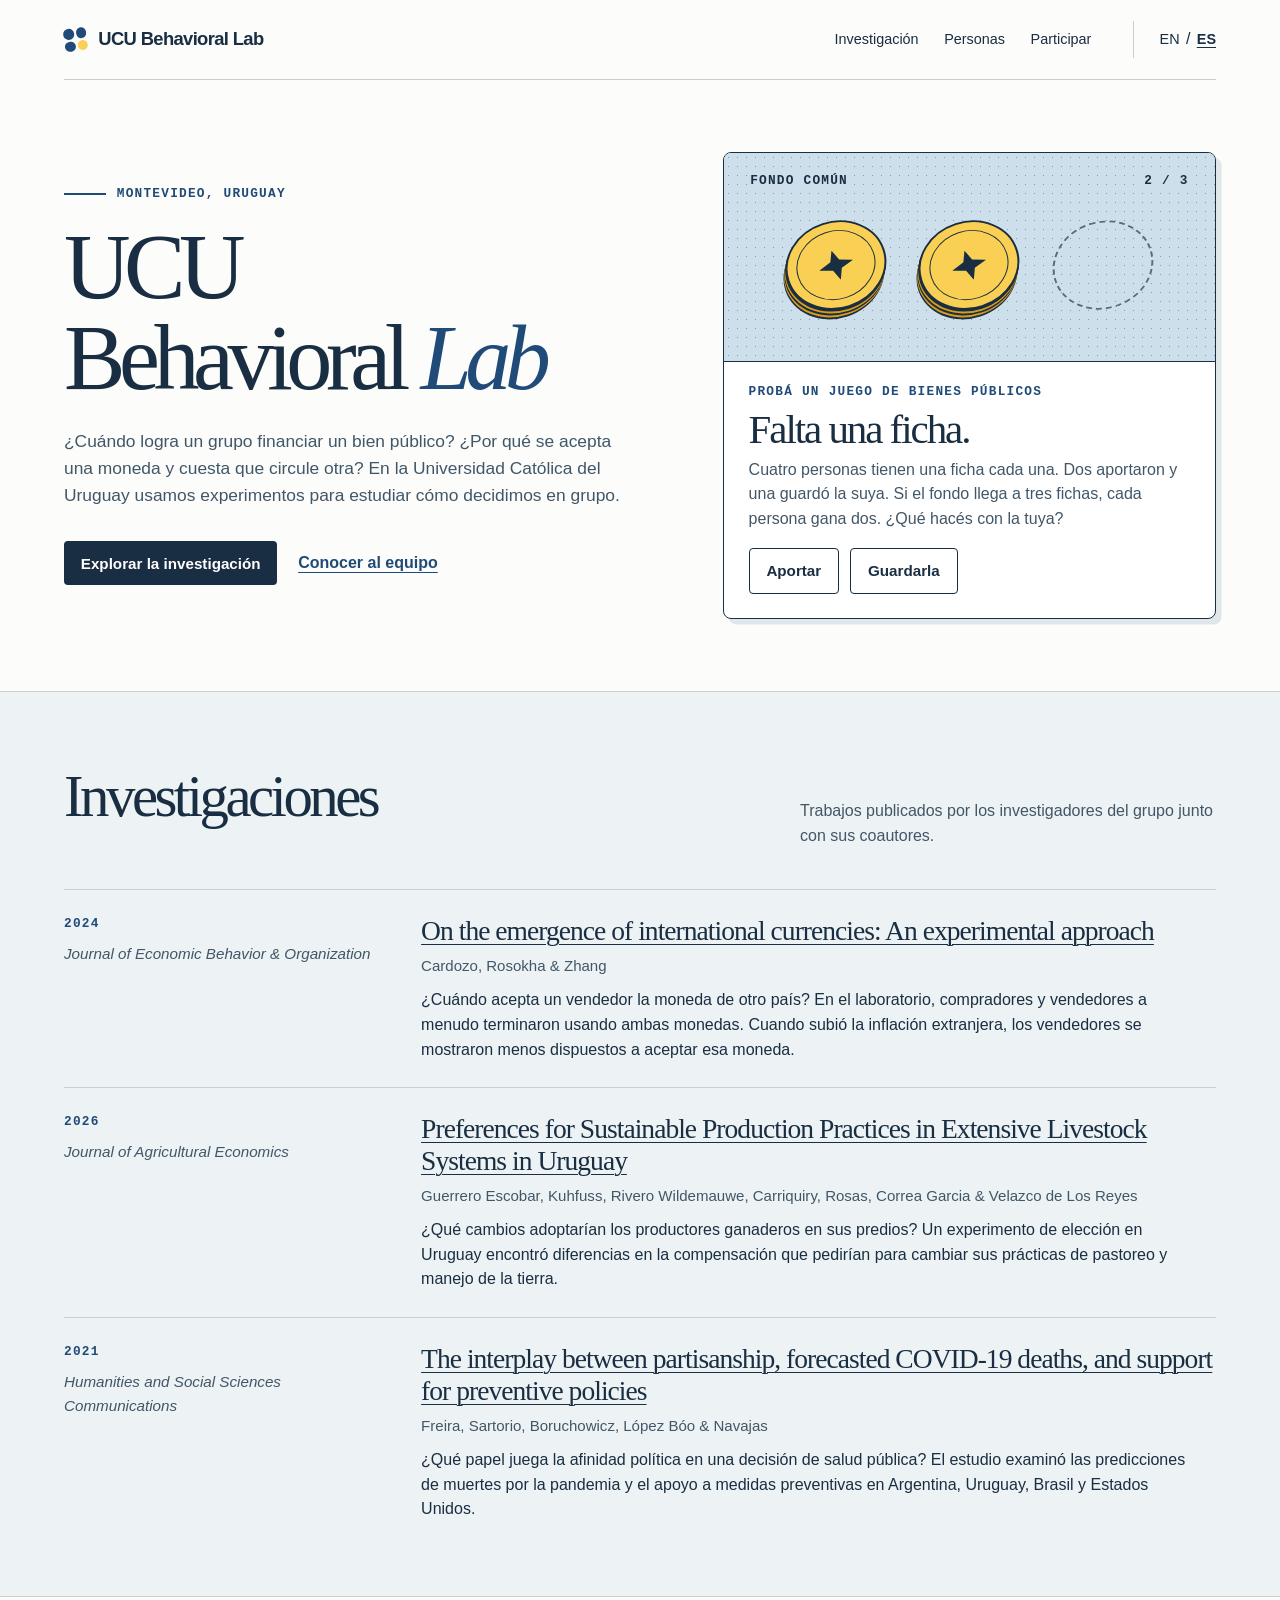
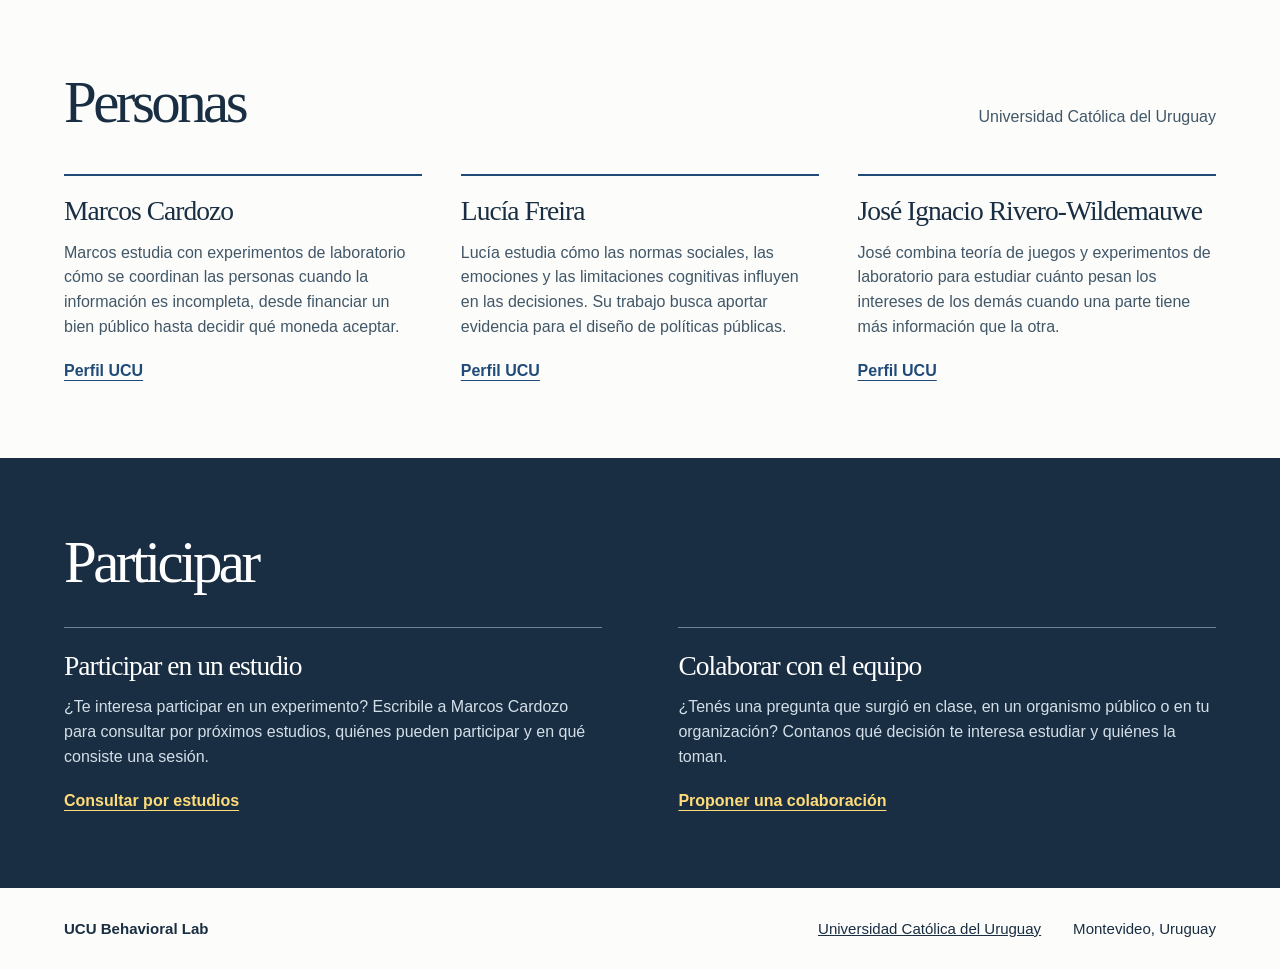
==== es.html @ 9316d9d6 "Launch bilingual UCU Behavioral Lab website" ====
<!doctype html>
<html lang="es">
<head>
  <meta charset="utf-8">
  <meta name="viewport" content="width=device-width, initial-scale=1">
  <title>UCU Behavioral Lab · Economía del comportamiento y experimental</title>
  <meta name="description" content="Conocé la investigación en economía del comportamiento y experimental en la Universidad Católica del Uruguay. Explorá trabajos y probá un juego de bienes públicos.">
  <link rel="stylesheet" href="./lab.css">
  <link rel="alternate" hreflang="en" href="./index.html">
  <link rel="alternate" hreflang="es" href="./es.html">
  <script defer src="./game.js"></script>
</head>
<body>
  <a class="skip" href="#main">Saltar al contenido</a>
  <header class="wrap mast">
    <a class="brand" href="#main"><span class="mark" aria-hidden="true"><i></i><i></i><i></i><i></i></span>UCU Behavioral Lab</a>
    <nav aria-label="Secciones"><a href="#research">Investigación</a>
          <a href="#people">Personas</a>
          <a href="#contact">Participar</a></nav>
    <div class="langs" aria-label="Idioma"><a href="./index.html" lang="en" hreflang="en" aria-label="English" >EN</a><span>/</span><a href="./es.html" lang="es" hreflang="es" aria-label="Español" aria-current="page">ES</a></div>
  </header>
  <main id="main">
    <div class="wrap hero">
      <div class="intro">
        <p class="eyebrow"><span class="rule"></span>Montevideo, Uruguay</p>
        <h1>UCU <br>Behavioral <em>Lab</em></h1>
        <p class="lead">¿Cuándo logra un grupo financiar un bien público? ¿Por qué se acepta una moneda y cuesta que circule otra? En la Universidad Católica del Uruguay usamos experimentos para estudiar cómo decidimos en grupo.</p>
        <div class="actions"><a class="action" href="#research">Explorar la investigación</a><a class="textlink" href="#people">Conocer al equipo</a></div>
      </div>
      <section class="demo" aria-labelledby="demo-title">
        <div class="game-art" aria-hidden="true">
          <div class="art-top"><span>Fondo común</span><span id="meter">2 / 3</span></div>
          <div class="slots"><i class="token"></i><i class="token"></i><i id="last-slot" class="slot"></i></div>
        </div>
        <div class="game-copy">
          <p class="eyebrow">Probá un juego de bienes públicos</p>
          <h2 id="demo-title">Falta una ficha.</h2>
          <p>Cuatro personas tienen una ficha cada una. Dos aportaron y una guardó la suya. Si el fondo llega a tres fichas, cada persona gana dos. ¿Qué hacés con la tuya?</p>
          <div class="choices" hidden><button type="button" data-choice="give" aria-pressed="false">Aportar</button><button type="button" data-choice="keep" aria-pressed="false">Guardarla</button></div>
          <p id="result" role="status" data-give="El proyecto se financia. Terminás con dos fichas, al igual que las otras personas que aportaron. Quien guardó su ficha termina con tres." data-keep="El fondo queda corto. Vos y la otra persona que guardó su ficha terminan con una cada uno. Quienes aportaron terminan con cero."></p>
          <noscript><p>Si aportás, terminás con dos fichas. Si guardás la tuya, terminás con una.</p></noscript>
        </div>
      </section>
    </div>
    <section class="band" id="research"><div class="wrap section">
      <header class="section-head"><h2>Investigaciones</h2><p>Trabajos publicados por los investigadores del grupo junto con sus coautores.</p></header>
      <div class="papers">
        <article class="paper">
          <div class="citation"><span class="year">2024</span><cite>Journal of Economic Behavior &amp; Organization</cite></div>
          <div><h3 lang="en"><a href="https://doi.org/10.1016/j.jebo.2024.106744">On the emergence of international currencies: An experimental approach</a></h3><p class="authors">Cardozo, Rosokha &amp; Zhang</p><p>¿Cuándo acepta un vendedor la moneda de otro país? En el laboratorio, compradores y vendedores a menudo terminaron usando ambas monedas. Cuando subió la inflación extranjera, los vendedores se mostraron menos dispuestos a aceptar esa moneda.</p></div>
        </article>
        <article class="paper">
          <div class="citation"><span class="year">2026</span><cite>Journal of Agricultural Economics</cite></div>
          <div><h3 lang="en"><a href="https://doi.org/10.1111/1477-9552.70045">Preferences for Sustainable Production Practices in Extensive Livestock Systems in Uruguay</a></h3><p class="authors">Guerrero Escobar, Kuhfuss, Rivero Wildemauwe, Carriquiry, Rosas, Correa Garcia &amp; Velazco de Los Reyes</p><p>¿Qué cambios adoptarían los productores ganaderos en sus predios? Un experimento de elección en Uruguay encontró diferencias en la compensación que pedirían para cambiar sus prácticas de pastoreo y manejo de la tierra.</p></div>
        </article>
        <article class="paper">
          <div class="citation"><span class="year">2021</span><cite>Humanities and Social Sciences Communications</cite></div>
          <div><h3 lang="en"><a href="https://doi.org/10.1057/s41599-021-00870-2">The interplay between partisanship, forecasted COVID-19 deaths, and support for preventive policies</a></h3><p class="authors">Freira, Sartorio, Boruchowicz, López Bóo &amp; Navajas</p><p>¿Qué papel juega la afinidad política en una decisión de salud pública? El estudio examinó las predicciones de muertes por la pandemia y el apoyo a medidas preventivas en Argentina, Uruguay, Brasil y Estados Unidos.</p></div>
        </article>
      </div>
    </div></section>
    <section id="people" class="wrap section">
      <header class="section-head"><h2>Personas</h2><p>Universidad Católica del Uruguay</p></header>
      <div class="people">
        <article><h3>Marcos Cardozo</h3><p>Marcos estudia con experimentos de laboratorio cómo se coordinan las personas cuando la información es incompleta, desde financiar un bien público hasta decidir qué moneda aceptar.</p><a class="textlink" href="https://investigadores.ucu.edu.uy/es/persons/marcos-cardozo-salazar/" aria-label="Perfil UCU de Marcos Cardozo">Perfil UCU</a></article>
        <article><h3>Lucía Freira</h3><p>Lucía estudia cómo las normas sociales, las emociones y las limitaciones cognitivas influyen en las decisiones. Su trabajo busca aportar evidencia para el diseño de políticas públicas.</p><a class="textlink" href="https://investigadores.ucu.edu.uy/es/persons/luc%C3%ADa-freira-polleri/" aria-label="Perfil UCU de Lucía Freira">Perfil UCU</a></article>
        <article><h3>José Ignacio Rivero-Wildemauwe</h3><p>José combina teoría de juegos y experimentos de laboratorio para estudiar cuánto pesan los intereses de los demás cuando una parte tiene más información que la otra.</p><a class="textlink" href="https://investigadores.ucu.edu.uy/es/persons/jos%C3%A9-ignacio-rivero-wildemauwe/" aria-label="Perfil UCU de José Ignacio Rivero-Wildemauwe">Perfil UCU</a></article>
      </div>
    </section>
    <section class="contact" id="contact"><div class="wrap section">
      <h2>Participar</h2>
      <div class="inquiries"><article><h3>Participar en un estudio</h3><p>¿Te interesa participar en un experimento? Escribile a Marcos Cardozo para consultar por próximos estudios, quiénes pueden participar y en qué consiste una sesión.</p><a class="textlink" href="mailto:marcos.cardozo@ucu.edu.uy?subject=UCU%20Behavioral%20Lab%20%7C%20Participaci%C3%B3n%20en%20estudios">Consultar por estudios</a></article>
      <article><h3>Colaborar con el equipo</h3><p>¿Tenés una pregunta que surgió en clase, en un organismo público o en tu organización? Contanos qué decisión te interesa estudiar y quiénes la toman.</p><a class="textlink" href="mailto:marcos.cardozo@ucu.edu.uy?subject=UCU%20Behavioral%20Lab%20%7C%20Colaboraci%C3%B3n">Proponer una colaboración</a></article></div>
    </div></section>
  </main>
  <footer class="wrap"><strong>UCU Behavioral Lab</strong><a href="https://www.ucu.edu.uy/">Universidad Católica del Uruguay</a><span>Montevideo, Uruguay</span></footer>
</body>
</html>
---- lab.css ----
:root {
  --ink: #192e42;
  --slate: #415768;
  --blue: #204b79;
  --line: #c6d0d4;
  --sun: #f9cf54;
  --serif: Georgia, "Times New Roman", serif;
  font: 100%/1.55 Arial, Helvetica, sans-serif;
  color: var(--ink);
  background: #fcfcfa;
}
* { box-sizing: border-box; }
body { margin: 0; }
h1, h2, h3, p { margin: 0; }
a { color: inherit; }
a:hover { text-decoration: underline; text-underline-offset: .22em; }
button, a { touch-action: manipulation; }
:focus-visible { outline: 3px solid #bd5610; outline-offset: 4px; }
.skip { position: absolute; left: 1rem; top: -10rem; padding: .6rem; background: white; z-index: 2; }
.skip:focus { top: 1rem; }
.wrap { width: min(84rem, 90%); margin-inline: auto; }
.mast { display: flex; align-items: center; gap: 2.6rem; min-height: 5rem; border-bottom: 1px solid var(--line); }
.brand { display: inline-flex; gap: .7rem; align-items: center; font-weight: 700; letter-spacing: -.035em; text-decoration: none; font-size: 1.15rem; }
.mark { display: grid; grid-template-columns: repeat(2, .66rem); gap: 2px; transform: rotate(-8deg); }
.mark i { aspect-ratio: 1; border-radius: 50%; background: var(--blue); }
.mark i:last-child { background: var(--sun); }
.mast nav { display: flex; gap: 1.6rem; margin-left: auto; }
.mast nav a, .langs a { font-size: .9rem; text-decoration: none; }
.mast a:hover { text-decoration: underline; }
.langs { display: flex; align-items: center; gap: .4rem; border-left: 1px solid var(--line); padding-left: 1.6rem; }
.langs a { padding-block: .45rem; }
.langs [aria-current] { font-weight: bold; text-decoration: underline; text-underline-offset: .22em; }
.hero { display: grid; grid-template-columns: 1.18fr 1fr; gap: clamp(2.25rem, 6vw, 6rem); align-items: center; padding-block: clamp(3rem, 5.6vw, 6rem); }
.eyebrow, .art-top, .year { font: 700 .8rem/1.4 "Courier New", monospace; text-transform: uppercase; letter-spacing: .095em; }
.intro .eyebrow { display: flex; align-items: center; gap: .7rem; color: var(--blue); }
.rule { display: inline-block; width: 2.6rem; height: 2px; background: currentColor; }
h1, h2, h3 { font-family: var(--serif); font-weight: 400; }
h1 { margin: 1.15rem 0 1.5rem; font-size: clamp(4rem, 7.2vw, 7.6rem); line-height: .99; letter-spacing: -.07em; }
h1 em { color: var(--blue); font-weight: 400; }
.lead { max-width: 36rem; font-size: clamp(1.05rem, 1.36vw, 1.3rem); color: var(--slate); }
.actions { display: flex; flex-wrap: wrap; gap: 1.3rem; align-items: center; margin-top: 2rem; }
.action, .choices button { padding: .72rem 1.05rem; border-radius: .25rem; font: 600 .95rem/1.4 Arial, sans-serif; }
.action { background: var(--ink); color: white; text-decoration: none; }
.action:hover { background: var(--blue); text-decoration: none; }
.textlink { font-weight: 600; color: var(--blue); text-underline-offset: .25em; }
.demo { border: 1px solid var(--ink); border-radius: .5rem; overflow: hidden; background: white; box-shadow: .35rem .35rem 0 #dfe7eb; }
.game-art { position: relative; background-color: #cddfeb; background-image: radial-gradient(#809aaf .85px, transparent .95px); background-size: 9px 9px; border-bottom: 1px solid var(--ink); padding: 1.2rem 1.45rem 2.2rem; }
.art-top { display: flex; align-items: center; justify-content: space-between; }
.art-top span { background: #cddfeb; padding-inline: .2rem; }
.slots { display: flex; justify-content: center; align-items: center; gap: 7%; margin: 1.5rem auto .6rem; }
.token, .slot { width: 23%; max-width: 6.6rem; aspect-ratio: 1; border-radius: 50%; display: block; position: relative; transform: rotate(-18deg) scaleY(.86); }
.token { border: 2px solid var(--ink); background: var(--sun); box-shadow: -1px 2px 0 var(--ink), -2px 4px 0 #d99b1b, -3px 6px 0 var(--ink), -4px 8px 0 #d99b1b, -5px 10px 0 var(--ink); }
.token::before { content: ""; position: absolute; inset: 9%; border: 1.5px solid var(--ink); border-radius: 50%; }
.token::after { content: ""; position: absolute; inset: 32%; background: var(--ink); clip-path: polygon(50% 0, 63% 35%, 100% 50%, 63% 64%, 50% 100%, 37% 64%, 0 50%, 37% 35%); }
.slot { border: 2px dashed #546e80; }
.game-copy { padding: 1.3rem 1.55rem 1.5rem; }
.game-copy .eyebrow { color: var(--blue); }
.game-copy h2 { margin: .4rem 0; font-size: clamp(2rem, 3.2vw, 3.1rem); line-height: 1.08; letter-spacing: -.05em; }
.game-copy p:not(.eyebrow) { color: var(--slate); }
.choices { display: flex; gap: .7rem; margin-top: 1rem; flex-wrap: wrap; }
[hidden] { display: none !important; }
.choices button { cursor: pointer; background: white; border: 1px solid var(--ink); color: var(--ink); }
.choices button:hover { background: #edf2f5; }
.choices button[aria-pressed="true"] { background: var(--ink); color: white; }
#result:not(:empty) { border-left: 3px solid var(--sun); padding-left: .7rem; margin-top: 1rem; }
.band { background: #edf2f4; border-block: 1px solid var(--line); }
.section { padding-block: clamp(3rem, 5.8vw, 6rem); }
.section h2 { font-size: clamp(2.8rem, 4.6vw, 4.9rem); line-height: 1.06; letter-spacing: -.06em; }
.section-head { display: flex; align-items: baseline; justify-content: space-between; gap: 1.3rem; margin-bottom: 2.5rem; }
.section-head p { max-width: 26rem; color: var(--slate); }
.paper { display: grid; grid-template-columns: 28% 1fr; gap: 3%; border-top: 1px solid var(--line); padding-block: 1.55rem; }
.paper:last-child { padding-bottom: 0; }
.citation { display: grid; align-content: start; gap: .6rem; }
.citation cite { font-size: .95rem; color: var(--slate); }
.year { color: var(--blue); }
.section h3 { font-size: clamp(1.6rem, 2.15vw, 2.25rem); letter-spacing: -.035em; line-height: 1.15; }
.paper h3 a { text-decoration-thickness: 1px; text-underline-offset: .15em; }
.paper h3 a:hover { color: var(--blue); }
.paper p { max-width: 48rem; }
.authors { margin: .5rem 0 .65rem; font-size: .94rem; color: var(--slate); }
.people { display: grid; grid-template-columns: repeat(3, 1fr); gap: 3vw; }
.people article { border-top: 2px solid var(--blue); padding-top: 1.2rem; display: flex; flex-direction: column; align-items: start; }
.people p, .inquiries p { margin: .85rem 0 1.2rem; }
.people p { color: var(--slate); }
.people .textlink { margin-top: auto; }
.contact { background: var(--ink); color: white; }
.inquiries { display: grid; grid-template-columns: 1fr 1fr; gap: 6vw; margin-top: 2rem; }
.inquiries article { border-top: 1px solid #718191; padding-top: 1.4rem; }
.inquiries p { color: #d3dfe8; max-width: 35rem; }
.contact .textlink { color: #ffdc78; }
footer { display: flex; flex-wrap: wrap; gap: .75rem 2rem; align-items: center; padding-block: 1.8rem; font-size: .94rem; }
footer strong { margin-right: auto; }
@media (max-width: 800px) {
  .hero { grid-template-columns: 1fr; }
  .lead, .demo { max-width: 42rem; }
  h1 br { display: none; }
  .section-head { display: block; }
  .section-head p { margin-top: .8rem; }
  .mast { gap: 1rem; flex-wrap: wrap; padding-block: 1rem; }
  .mast nav { gap: 1rem; }
  .people { gap: 1.5rem; }
}
@media (max-width: 620px) {
  .mast nav { order: 3; width: 100%; border-top: 1px solid var(--line); padding-top: .65rem; }
  .langs { margin-left: auto; border: 0; padding: 0; }
  .hero { gap: 2.2rem; }
  h1 { font-size: clamp(3.4rem, 14vw, 5rem); }
  .paper, .people, .inquiries { grid-template-columns: 1fr; }
  .citation { display: flex; flex-wrap: wrap; align-items: baseline; gap: .65rem; margin-bottom: .6rem; }
  .paper { gap: 0; }
  .people, .inquiries { gap: 2rem; }
  .section-head { margin-bottom: 1.6rem; }
  footer { display: grid; gap: .25rem; }
}
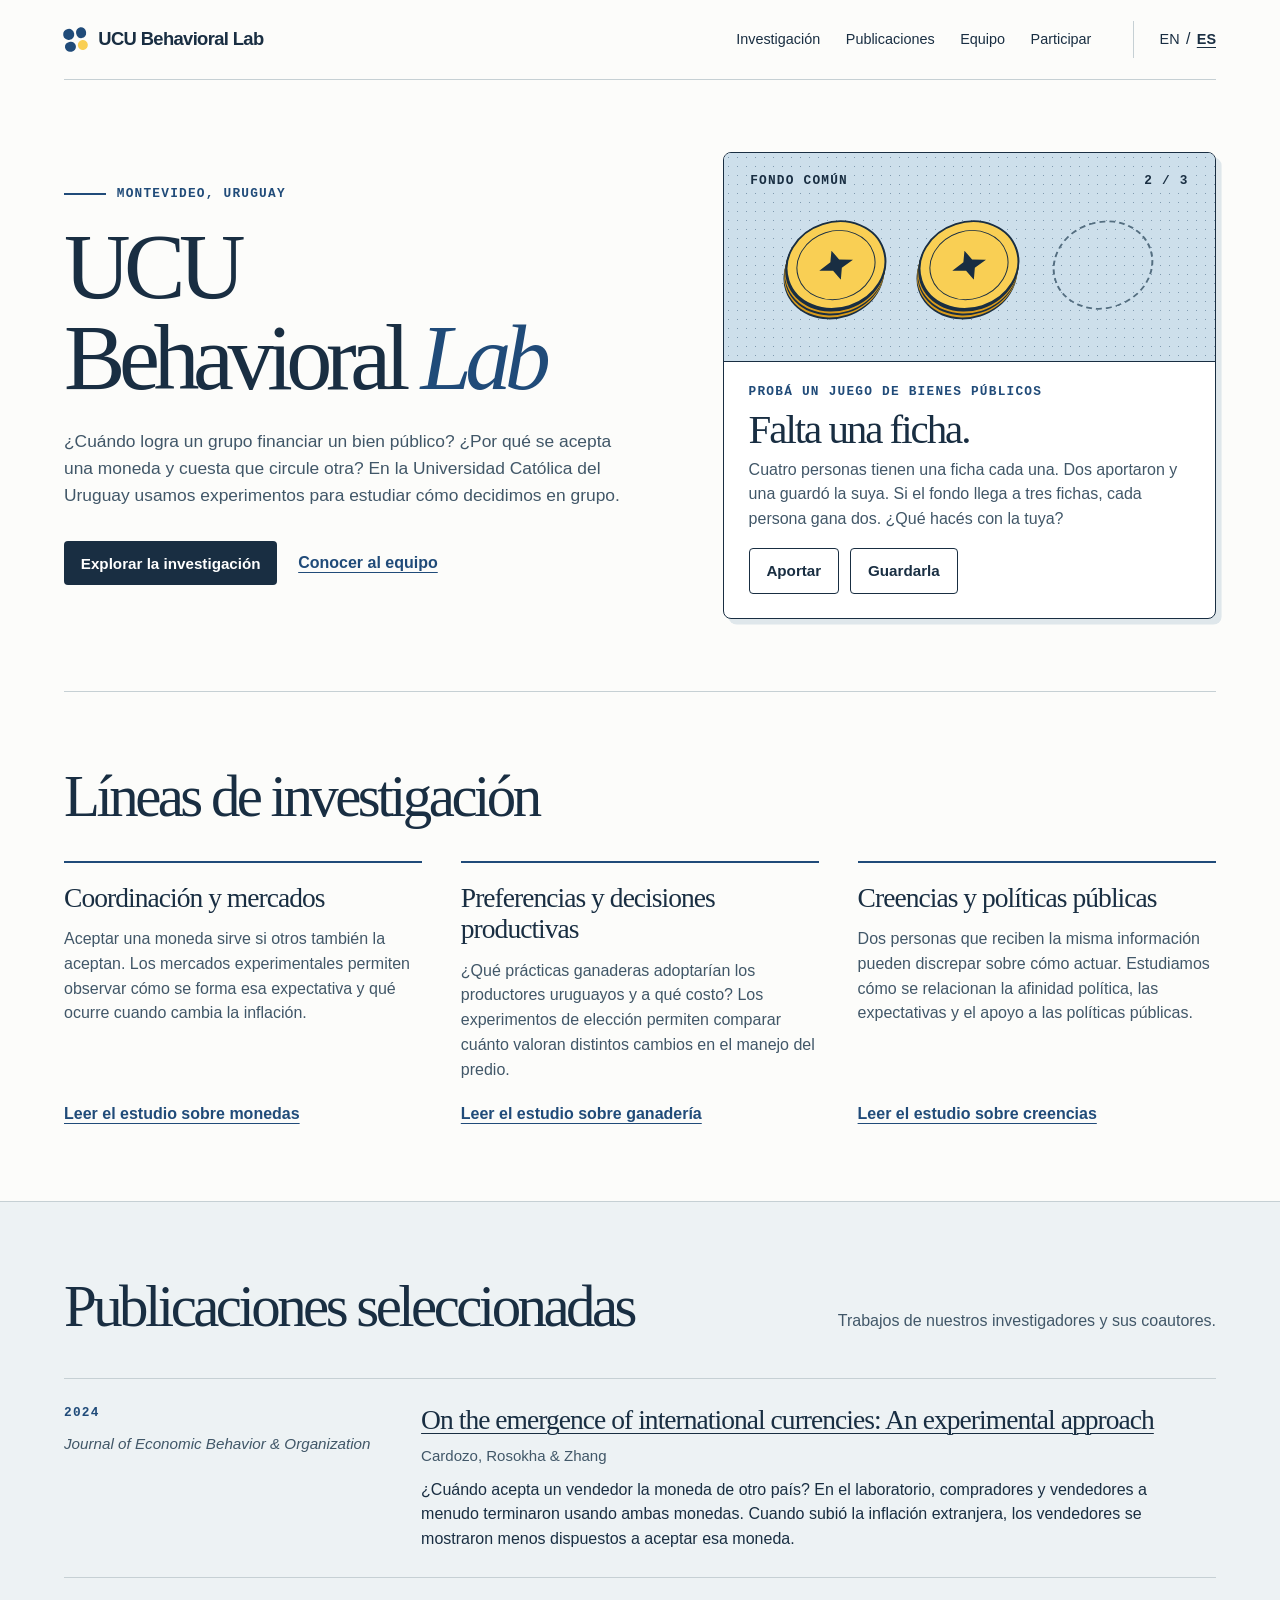
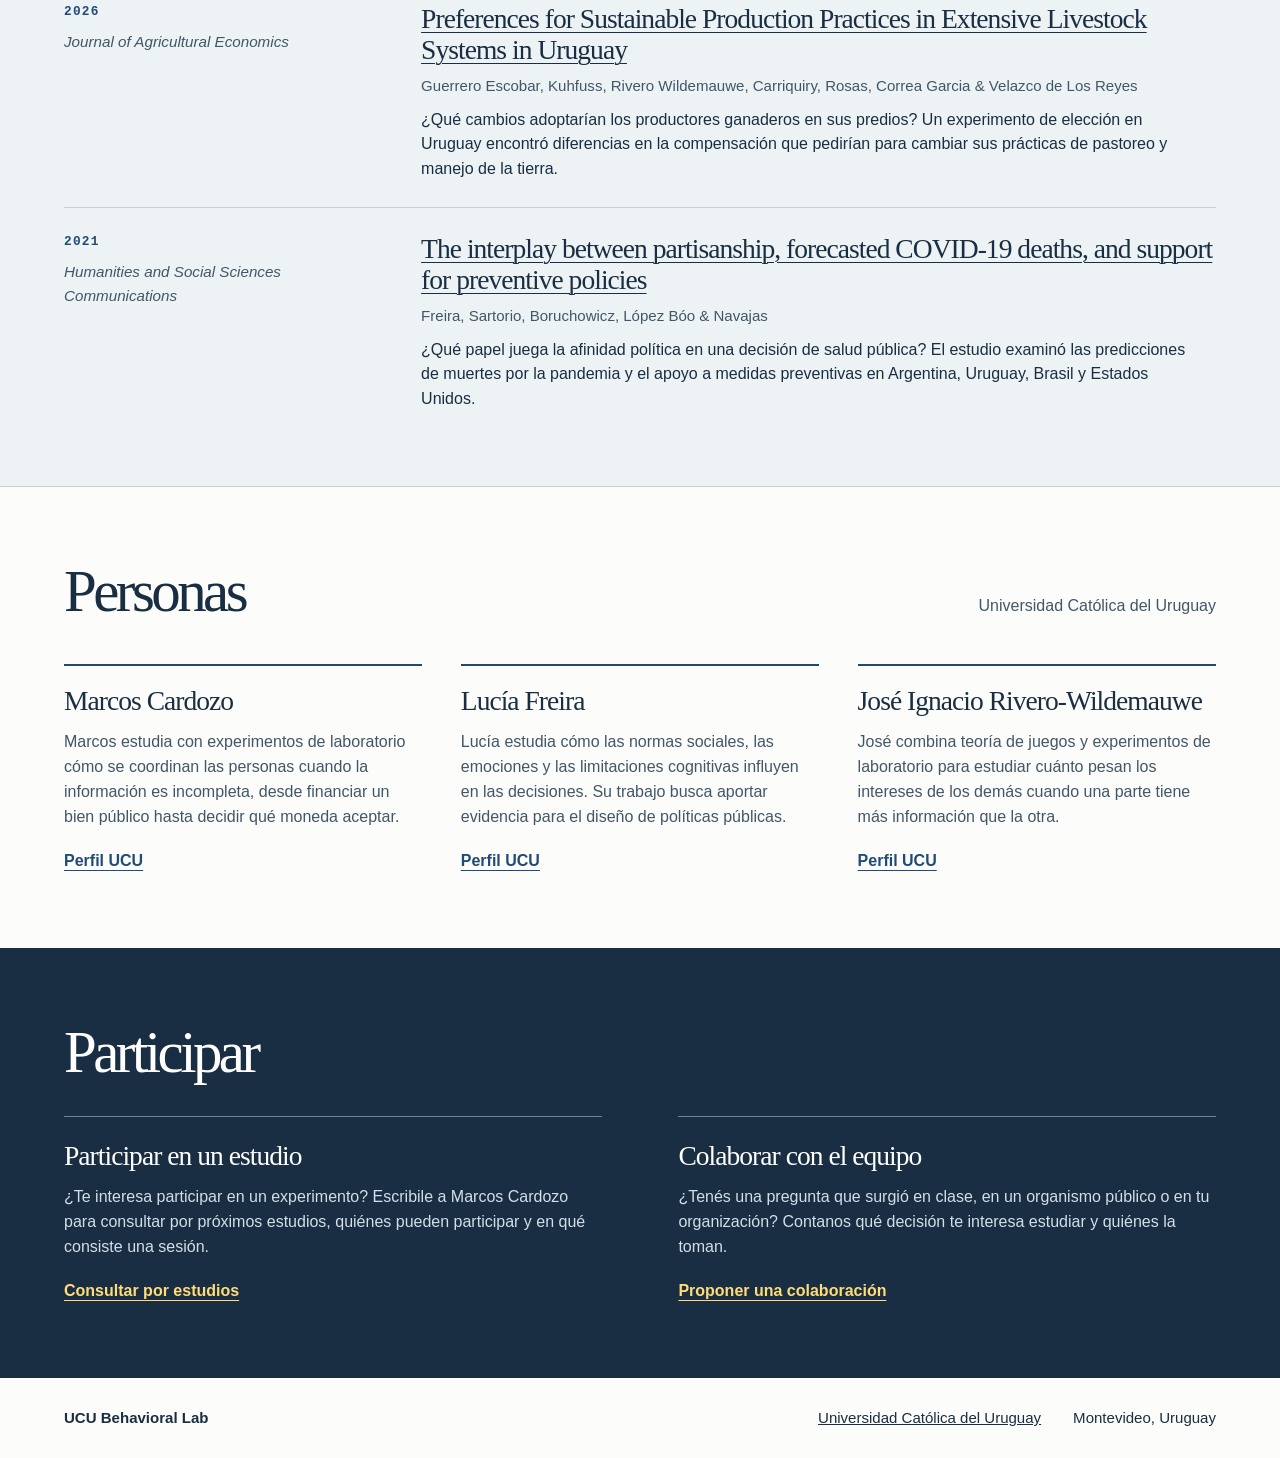
==== commit 3ced0242: "Introduce research themes and link each to its publication" ====
--- a/es.html
+++ b/es.html
@@ -15,7 +15,8 @@
   <header class="wrap mast">
     <a class="brand" href="#main"><span class="mark" aria-hidden="true"><i></i><i></i><i></i><i></i></span>UCU Behavioral Lab</a>
     <nav aria-label="Secciones"><a href="#research">Investigación</a>
-          <a href="#people">Personas</a>
+          <a href="#publications">Publicaciones</a>
+          <a href="#people">Equipo</a>
           <a href="#contact">Participar</a></nav>
     <div class="langs" aria-label="Idioma"><a href="./index.html" lang="en" hreflang="en" aria-label="English" >EN</a><span>/</span><a href="./es.html" lang="es" hreflang="es" aria-label="Español" aria-current="page">ES</a></div>
   </header>
@@ -42,18 +43,26 @@
         </div>
       </section>
     </div>
-    <section class="band" id="research"><div class="wrap section">
-      <header class="section-head"><h2>Investigaciones</h2><p>Trabajos publicados por los investigadores del grupo junto con sus coautores.</p></header>
+    <section id="research" class="wrap section themes">
+      <h2>Líneas de investigación</h2>
+      <div class="people">
+        <article><h3>Coordinación y mercados</h3><p>Aceptar una moneda sirve si otros también la aceptan. Los mercados experimentales permiten observar cómo se forma esa expectativa y qué ocurre cuando cambia la inflación.</p><a class="textlink" href="#currencies">Leer el estudio sobre monedas</a></article>
+        <article><h3>Preferencias y decisiones productivas</h3><p>¿Qué prácticas ganaderas adoptarían los productores uruguayos y a qué costo? Los experimentos de elección permiten comparar cuánto valoran distintos cambios en el manejo del predio.</p><a class="textlink" href="#livestock">Leer el estudio sobre ganadería</a></article>
+        <article><h3>Creencias y políticas públicas</h3><p>Dos personas que reciben la misma información pueden discrepar sobre cómo actuar. Estudiamos cómo se relacionan la afinidad política, las expectativas y el apoyo a las políticas públicas.</p><a class="textlink" href="#beliefs">Leer el estudio sobre creencias</a></article>
+      </div>
+    </section>
+    <section class="band" id="publications"><div class="wrap section">
+      <header class="section-head"><h2>Publicaciones seleccionadas</h2><p>Trabajos de nuestros investigadores y sus coautores.</p></header>
       <div class="papers">
-        <article class="paper">
+        <article class="paper" id="currencies">
           <div class="citation"><span class="year">2024</span><cite>Journal of Economic Behavior &amp; Organization</cite></div>
           <div><h3 lang="en"><a href="https://doi.org/10.1016/j.jebo.2024.106744">On the emergence of international currencies: An experimental approach</a></h3><p class="authors">Cardozo, Rosokha &amp; Zhang</p><p>¿Cuándo acepta un vendedor la moneda de otro país? En el laboratorio, compradores y vendedores a menudo terminaron usando ambas monedas. Cuando subió la inflación extranjera, los vendedores se mostraron menos dispuestos a aceptar esa moneda.</p></div>
         </article>
-        <article class="paper">
+        <article class="paper" id="livestock">
           <div class="citation"><span class="year">2026</span><cite>Journal of Agricultural Economics</cite></div>
           <div><h3 lang="en"><a href="https://doi.org/10.1111/1477-9552.70045">Preferences for Sustainable Production Practices in Extensive Livestock Systems in Uruguay</a></h3><p class="authors">Guerrero Escobar, Kuhfuss, Rivero Wildemauwe, Carriquiry, Rosas, Correa Garcia &amp; Velazco de Los Reyes</p><p>¿Qué cambios adoptarían los productores ganaderos en sus predios? Un experimento de elección en Uruguay encontró diferencias en la compensación que pedirían para cambiar sus prácticas de pastoreo y manejo de la tierra.</p></div>
         </article>
-        <article class="paper">
+        <article class="paper" id="beliefs">
           <div class="citation"><span class="year">2021</span><cite>Humanities and Social Sciences Communications</cite></div>
           <div><h3 lang="en"><a href="https://doi.org/10.1057/s41599-021-00870-2">The interplay between partisanship, forecasted COVID-19 deaths, and support for preventive policies</a></h3><p class="authors">Freira, Sartorio, Boruchowicz, López Bóo &amp; Navajas</p><p>¿Qué papel juega la afinidad política en una decisión de salud pública? El estudio examinó las predicciones de muertes por la pandemia y el apoyo a medidas preventivas en Argentina, Uruguay, Brasil y Estados Unidos.</p></div>
         </article>
--- a/lab.css
+++ b/lab.css
@@ -79,6 +79,10 @@
 .paper p { max-width: 48rem; }
 .authors { margin: .5rem 0 .65rem; font-size: .94rem; color: var(--slate); }
 .people { display: grid; grid-template-columns: repeat(3, 1fr); gap: 3vw; }
+.themes { border-top: 1px solid var(--line); }
+.themes h2 { margin-bottom: 2rem; }
+.mast nav { flex-wrap: wrap; }
+.paper:target { border-top-color: var(--blue); }
 .people article { border-top: 2px solid var(--blue); padding-top: 1.2rem; display: flex; flex-direction: column; align-items: start; }
 .people p, .inquiries p { margin: .85rem 0 1.2rem; }
 .people p { color: var(--slate); }
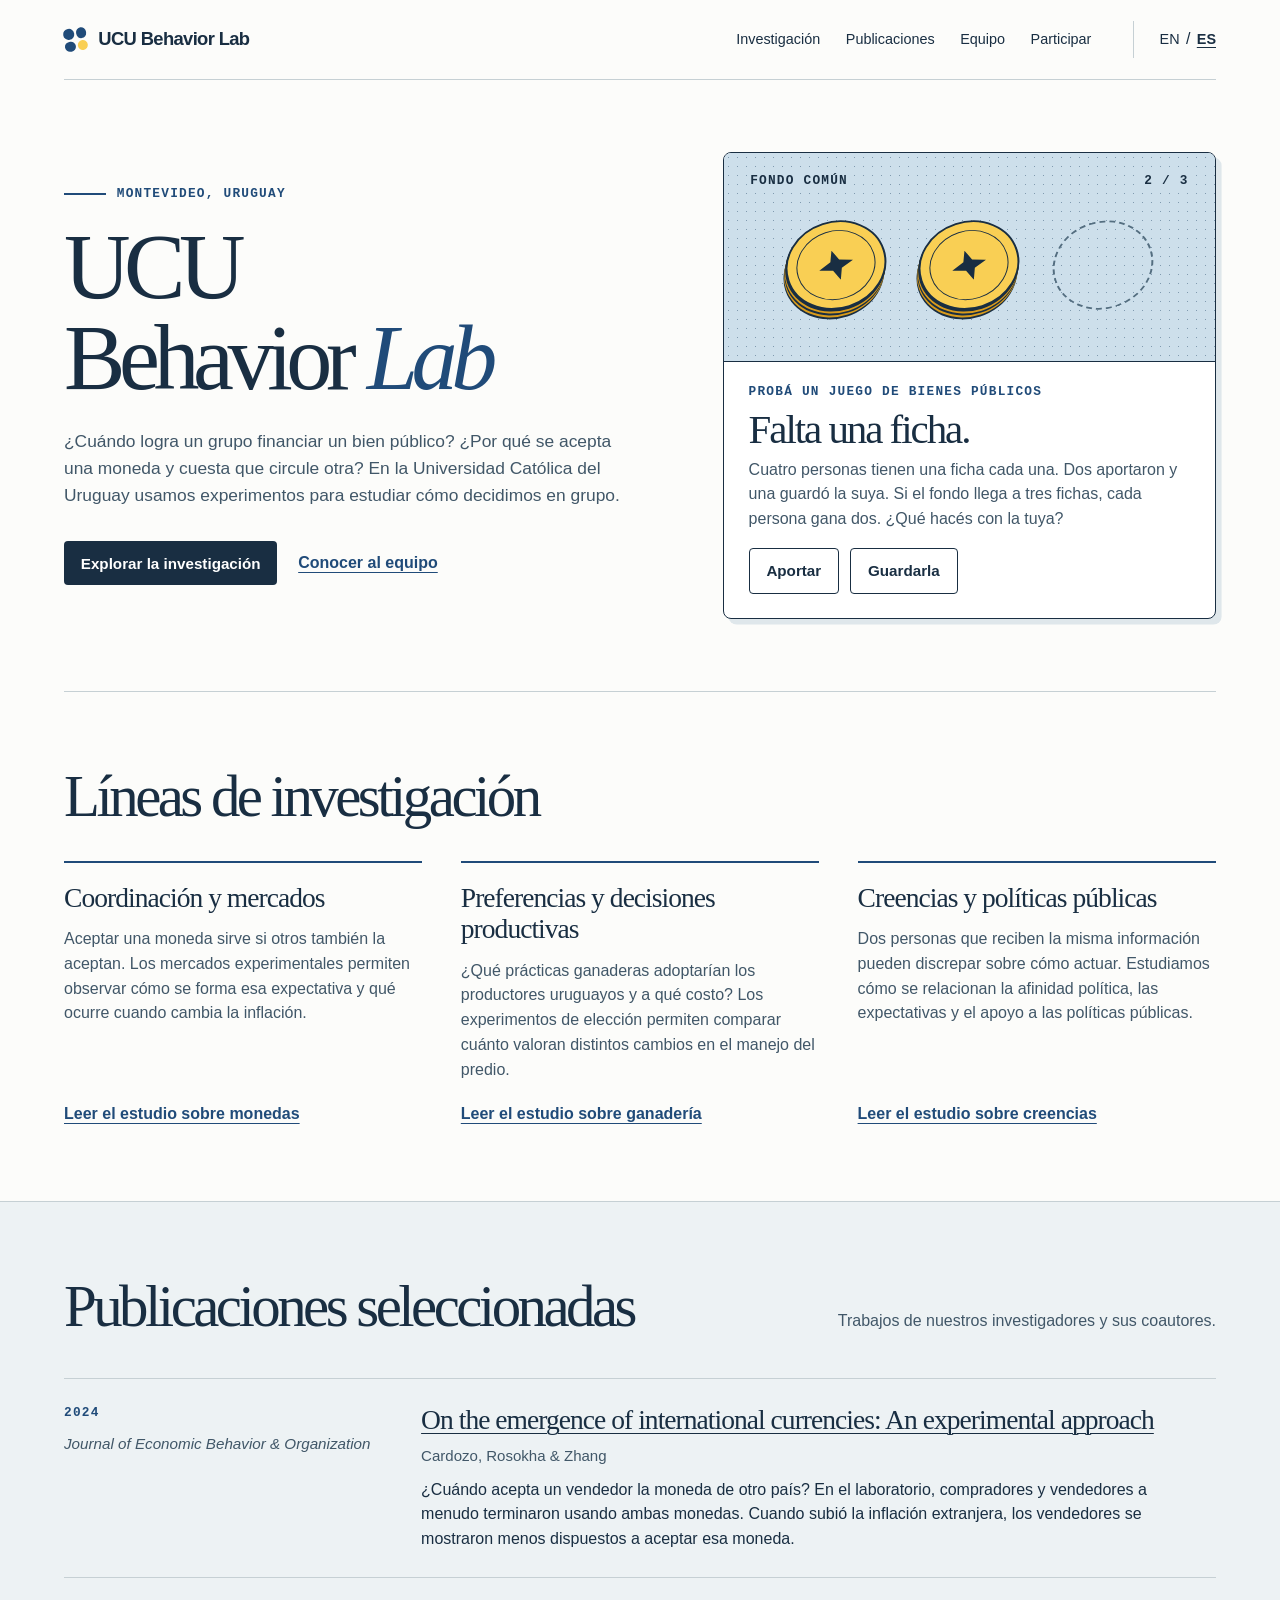
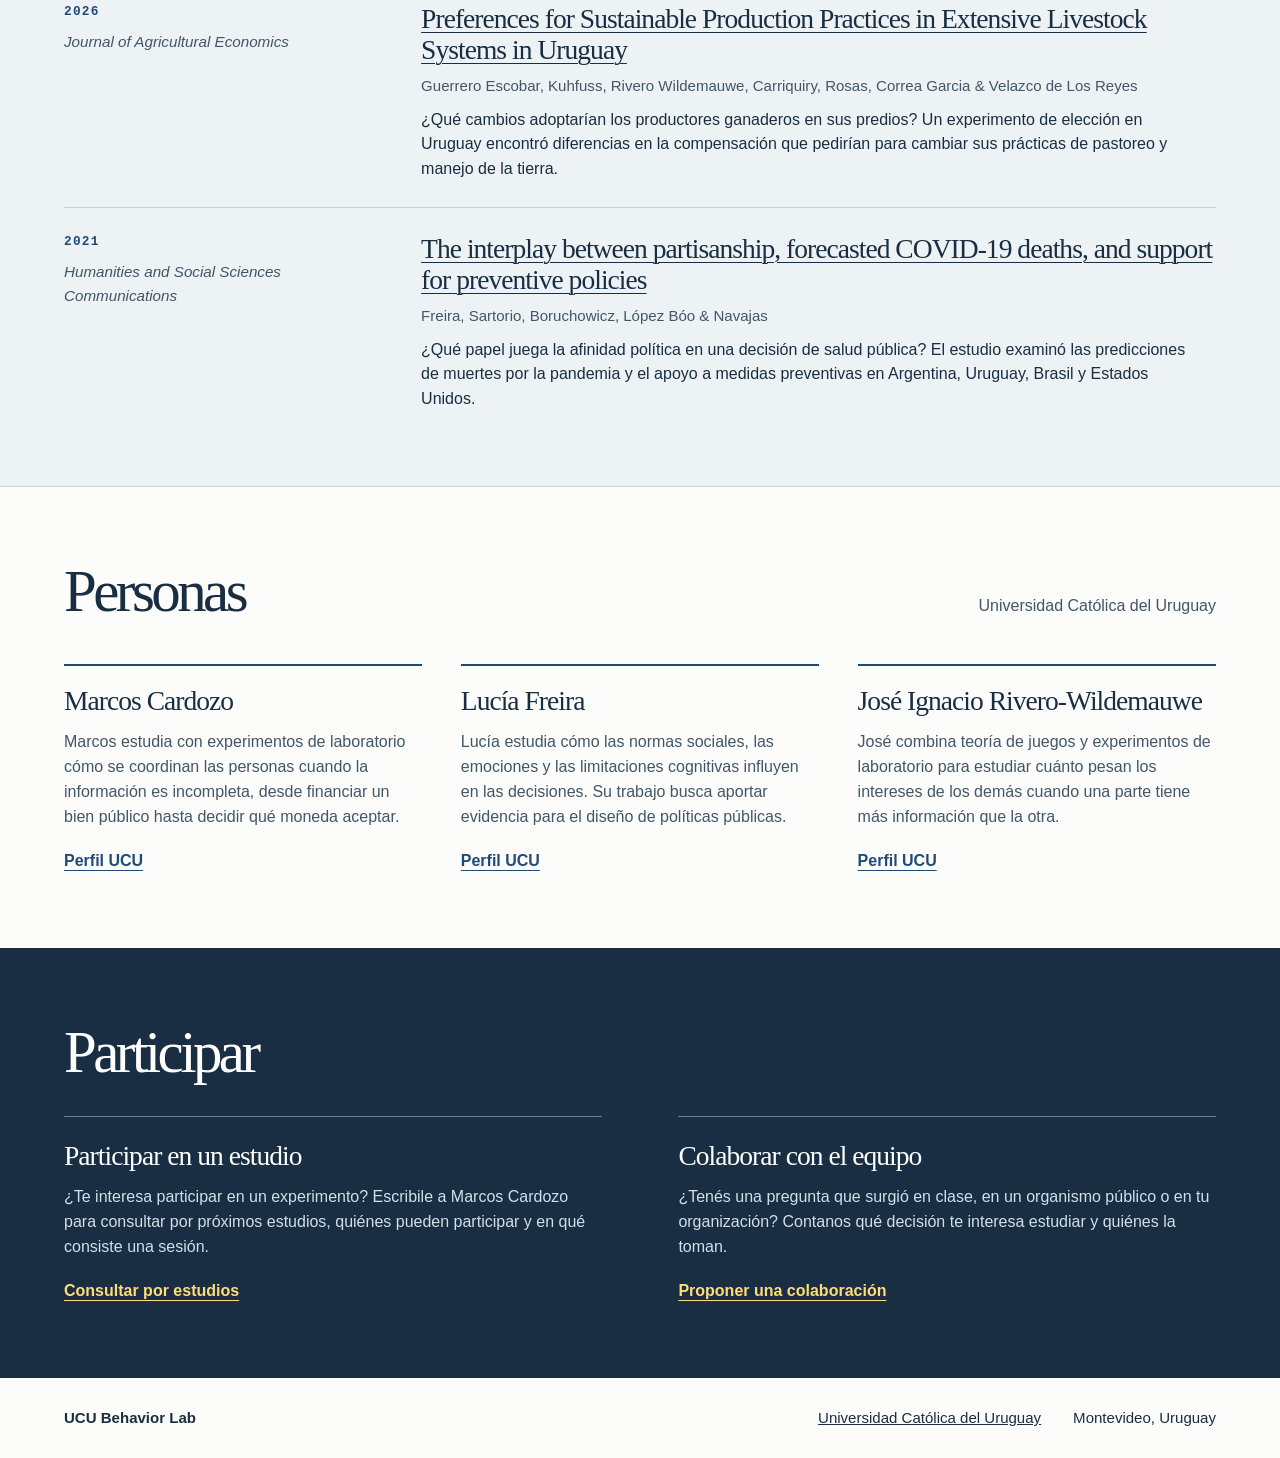
==== commit 9d45f64e: "Rename the site UCU Behavior Lab" ====
--- a/es.html
+++ b/es.html
@@ -3,7 +3,7 @@
 <head>
   <meta charset="utf-8">
   <meta name="viewport" content="width=device-width, initial-scale=1">
-  <title>UCU Behavioral Lab · Economía del comportamiento y experimental</title>
+  <title>UCU Behavior Lab · Economía del comportamiento y experimental</title>
   <meta name="description" content="Conocé la investigación en economía del comportamiento y experimental en la Universidad Católica del Uruguay. Explorá trabajos y probá un juego de bienes públicos.">
   <link rel="stylesheet" href="./lab.css">
   <link rel="alternate" hreflang="en" href="./index.html">
@@ -13,7 +13,7 @@
 <body>
   <a class="skip" href="#main">Saltar al contenido</a>
   <header class="wrap mast">
-    <a class="brand" href="#main"><span class="mark" aria-hidden="true"><i></i><i></i><i></i><i></i></span>UCU Behavioral Lab</a>
+    <a class="brand" href="#main"><span class="mark" aria-hidden="true"><i></i><i></i><i></i><i></i></span>UCU Behavior Lab</a>
     <nav aria-label="Secciones"><a href="#research">Investigación</a>
           <a href="#publications">Publicaciones</a>
           <a href="#people">Equipo</a>
@@ -24,7 +24,7 @@
     <div class="wrap hero">
       <div class="intro">
         <p class="eyebrow"><span class="rule"></span>Montevideo, Uruguay</p>
-        <h1>UCU <br>Behavioral <em>Lab</em></h1>
+        <h1>UCU <br>Behavior <em>Lab</em></h1>
         <p class="lead">¿Cuándo logra un grupo financiar un bien público? ¿Por qué se acepta una moneda y cuesta que circule otra? En la Universidad Católica del Uruguay usamos experimentos para estudiar cómo decidimos en grupo.</p>
         <div class="actions"><a class="action" href="#research">Explorar la investigación</a><a class="textlink" href="#people">Conocer al equipo</a></div>
       </div>
@@ -78,10 +78,10 @@
     </section>
     <section class="contact" id="contact"><div class="wrap section">
       <h2>Participar</h2>
-      <div class="inquiries"><article><h3>Participar en un estudio</h3><p>¿Te interesa participar en un experimento? Escribile a Marcos Cardozo para consultar por próximos estudios, quiénes pueden participar y en qué consiste una sesión.</p><a class="textlink" href="mailto:marcos.cardozo@ucu.edu.uy?subject=UCU%20Behavioral%20Lab%20%7C%20Participaci%C3%B3n%20en%20estudios">Consultar por estudios</a></article>
-      <article><h3>Colaborar con el equipo</h3><p>¿Tenés una pregunta que surgió en clase, en un organismo público o en tu organización? Contanos qué decisión te interesa estudiar y quiénes la toman.</p><a class="textlink" href="mailto:marcos.cardozo@ucu.edu.uy?subject=UCU%20Behavioral%20Lab%20%7C%20Colaboraci%C3%B3n">Proponer una colaboración</a></article></div>
+      <div class="inquiries"><article><h3>Participar en un estudio</h3><p>¿Te interesa participar en un experimento? Escribile a Marcos Cardozo para consultar por próximos estudios, quiénes pueden participar y en qué consiste una sesión.</p><a class="textlink" href="mailto:marcos.cardozo@ucu.edu.uy?subject=UCU%20Behavior%20Lab%20%7C%20Participaci%C3%B3n%20en%20estudios">Consultar por estudios</a></article>
+      <article><h3>Colaborar con el equipo</h3><p>¿Tenés una pregunta que surgió en clase, en un organismo público o en tu organización? Contanos qué decisión te interesa estudiar y quiénes la toman.</p><a class="textlink" href="mailto:marcos.cardozo@ucu.edu.uy?subject=UCU%20Behavior%20Lab%20%7C%20Colaboraci%C3%B3n">Proponer una colaboración</a></article></div>
     </div></section>
   </main>
-  <footer class="wrap"><strong>UCU Behavioral Lab</strong><a href="https://www.ucu.edu.uy/">Universidad Católica del Uruguay</a><span>Montevideo, Uruguay</span></footer>
+  <footer class="wrap"><strong>UCU Behavior Lab</strong><a href="https://www.ucu.edu.uy/">Universidad Católica del Uruguay</a><span>Montevideo, Uruguay</span></footer>
 </body>
 </html>
